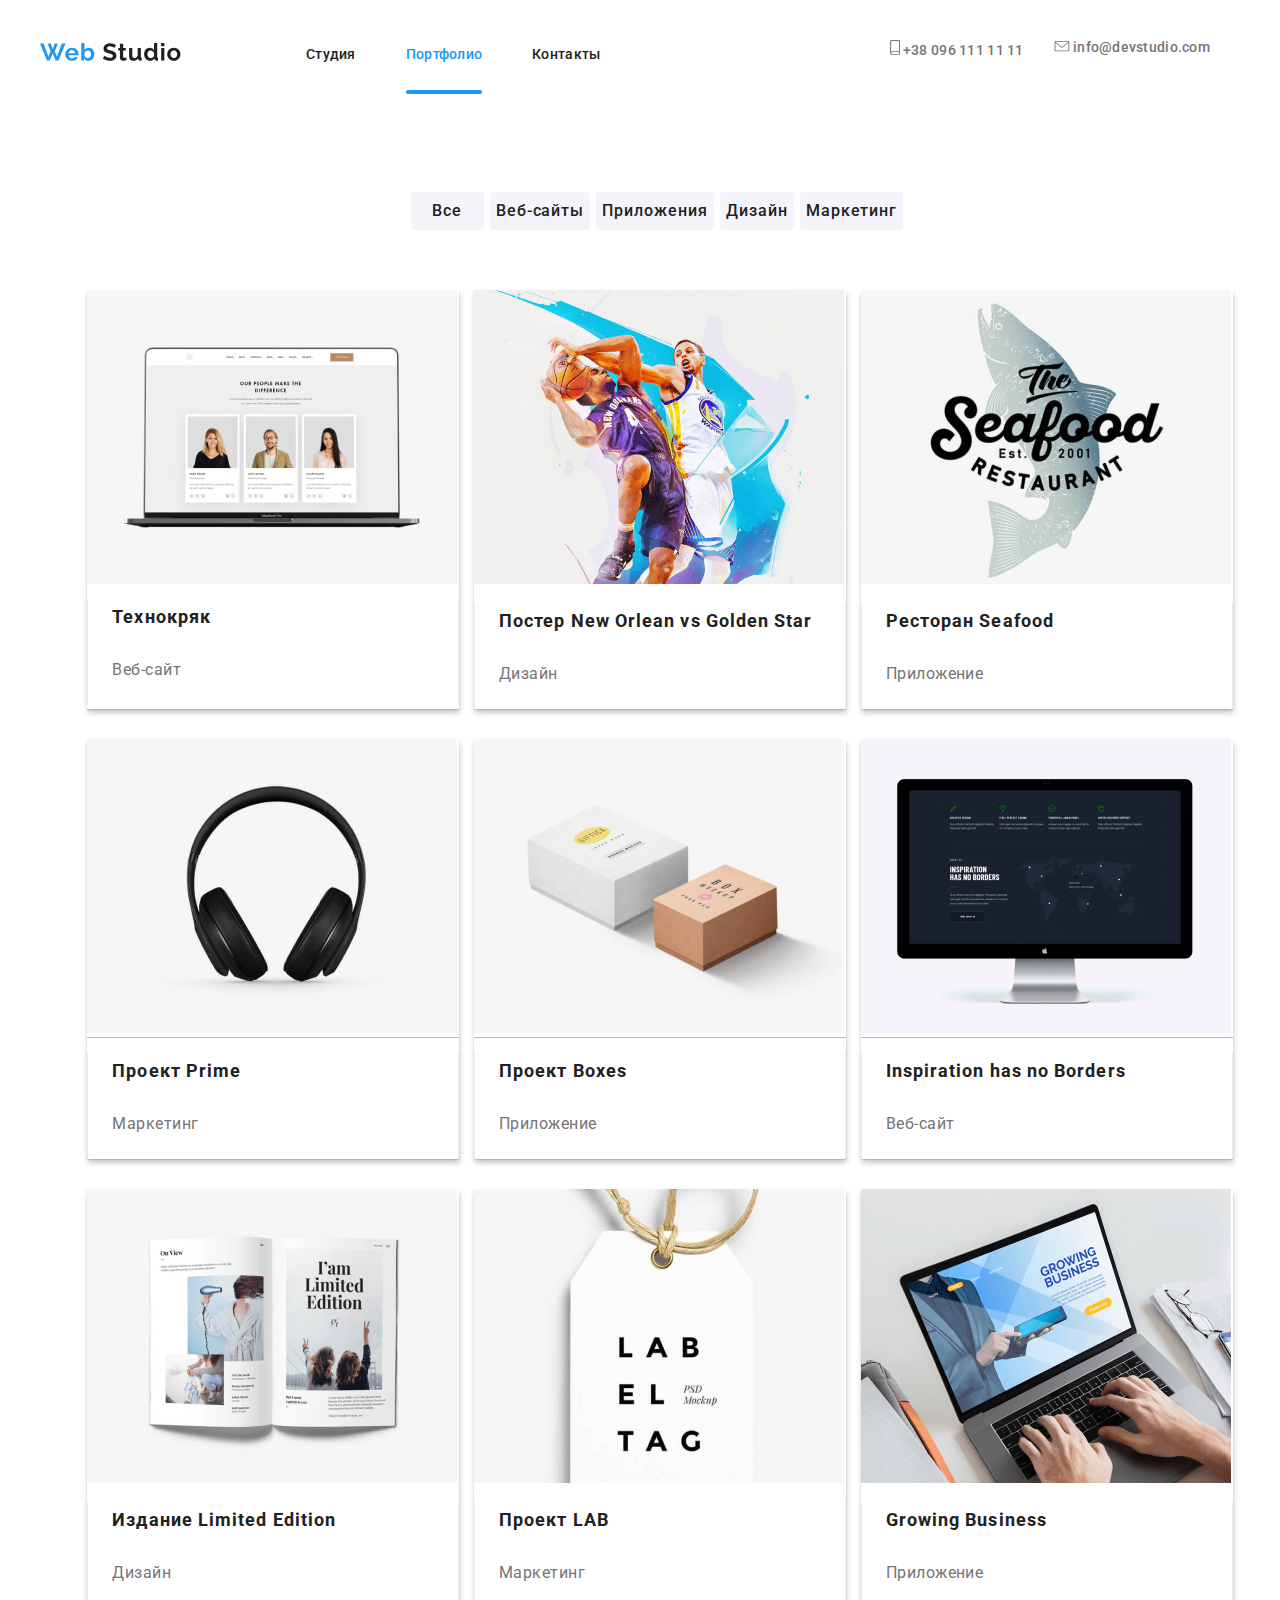
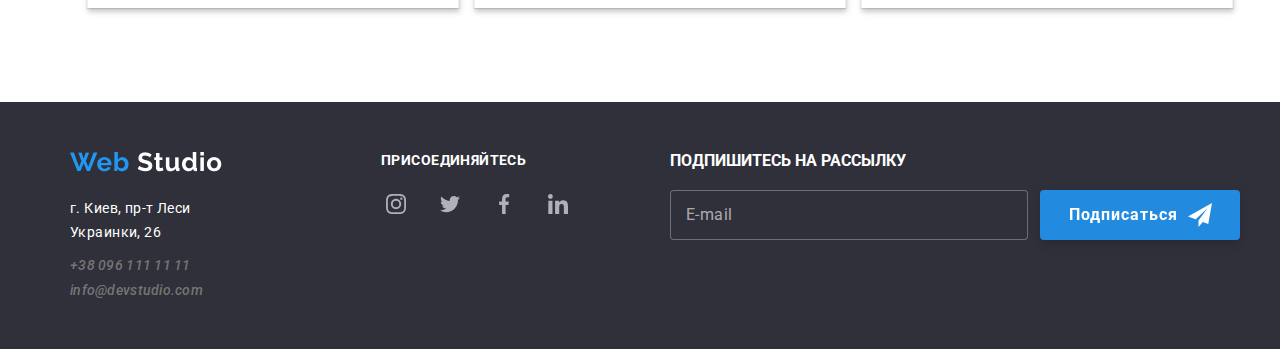
==== portfolio.html @ a7efb092 "base" ====
<!DOCTYPE html>
<html lang="ru">
  <head>
    <meta charset="UTF-8" />
    <meta name="viewport" content="width=device-width, initial-scale=1.0" />
    <title>Портфолио</title>
    <link rel="stylesheet" href="./CSS/normalize.css" />
    <link rel="stylesheet" href="./CSS/main.min.css" />
    <link
      href="https://fonts.googleapis.com/css2?family=Roboto:ital,wght@0,100;0,300;0,400;0,500;0,700;0,900;1,100;1,300;1,400;1,500;1,700;1,900&display=swap"
      rel="stylesheet"
    />
  </head>

  <body>
    <!--Шапка сайта-->
    <header class="page-header">
      <div class="container">
        <nav class="nav-container">
          <a href="index.html" aria-label="лого" class="logo-link">
            <svg width="141" height="28">
              <use href="./images/sprite.svg#icon-logo"></use>
            </svg>
          </a>
          <ul class="site-nav list">
            <li class="nav-link-item list">
              <a class="nav-link" href="index.html">
                <p class="nav-link-text">Студия</p>
              </a>
            </li>
            <li class="nav-link-item list">
              <a class="nav-link link current" href="portfolio.html">
                <p class="nav-link-text link current">Портфолио</p>
              </a>
            </li>
            <li class="nav-link-item list">
              <a class="nav-link" href=" ">
                <p class="nav-link-text">Контакты</p>
              </a>
            </li>
          </ul>
          <div class="site-nav-div">
            <ul class="site-nav">
              <li class="contact-list-item list">
                <a class="contact-data" href="tel: ">
                  <svg width="10" height="14.94" class="contact-data-icon">
                    <use href="./images/sprite.svg#icon-smartphone"></use>
                  </svg>
                  +38 096 111 11 11</a
                >
              </li>
              <li class="contact-list-item list">
                <a class="contact-data" href="mailto:info@devstudio.com">
                  <svg width="16" height="11.12" class="contact-data-icon">
                    <use href="./images/sprite.svg#icon-envelope"></use>
                  </svg>
                  info@devstudio.com</a
                >
              </li>
            </ul>
          </div>
        </nav>
      </div>
    </header>

    <!--Products-navigation-->
    <section class="products-nav-section">
      <div class="container">
        <h1 hidden>Проекты</h1>
        <ul class="products-list list">
          <li class="products-button">
            <button type="button" class="pro-button">Все</button>
          </li>
          <li class="products-button">
            <button type="button" class="pro-button">Веб-сайты</button>
          </li>
          <li class="products-button">
            <button type="button" class="pro-button">Приложения</button>
          </li>
          <li class="products-button">
            <button type="button" class="pro-button">Дизайн</button>
          </li>
          <li class="products-button">
            <button type="button" class="pro-button">Маркетинг</button>
          </li>
        </ul>
      </div>
    </section>

    <!--Products-->
    <section class="products-list-section">
      <div class="container">
        <ul class="products-list-main list">
          <li class="product-item">
            <a class="product-link" href=" " aria-label="Проект-1">
              <div class="product-image-wrapper">
                <p class="product-text">
                  Технокряк это современная площадка распространения
                  коронавируса. Компании используют эту платформу для цифрового
                  шпионажа и атак на защищённые сервера конкурентов.
                </p>

                <img
                  src="./images/projects/project1.png"
                  alt="проект1"
                  class="product-list-image"
                />
              </div>
              <div class="product-link-headers">
                <h2 class="product-header">Технокряк</h2>
                <p class="product-subheader">Веб-сайт</p>
              </div>
            </a>
          </li>
          <li class="product-item">
            <a class="product-link" href=" " aria-label="Проект-2">
              <div class="product-image-wrapper">
                <p class="product-text">
                  Технокряк это современная площадка распространения
                  коронавируса. Компании используют эту платформу для цифрового
                  шпионажа и атак на защищённые сервера конкурентов.
                </p>
                <img src="./images/projects/project2.png" alt="проект-2" />
              </div>
              <div class="product-link-headers">
                <h2 class="product-header">
                  Постер <span lang="en"> New Orlean vs Golden Star</span>
                </h2>
                <p class="product-subheader">Дизайн</p>
              </div>
            </a>
          </li>
          <li class="product-item">
            <a class="product-link" href=" " aria-label="Проект-3">
              <div class="product-image-wrapper">
                <p class="product-text">
                  Технокряк это современная площадка распространения
                  коронавируса. Компании используют эту платформу для цифрового
                  шпионажа и атак на защищённые сервера конкурентов.
                </p>
                <img src="./images/projects/project3.png" alt="проект3" />
              </div>
              <div class="product-link-headers">
                <h2 class="product-header">
                  Ресторан <span lang="en">Seafood</span>
                </h2>
                <p class="product-subheader">Приложение</p>
              </div>
            </a>
          </li>
          <li class="product-item">
            <a class="product-link" href=" " aria-label="Проект-4">
              <div class="product-image-wrapper">
                <p class="product-text">
                  Технокряк это современная площадка распространения
                  коронавируса. Компании используют эту платформу для цифрового
                  шпионажа и атак на защищённые сервера конкурентов.
                </p>
                <img src="./images/projects/project4.png" alt="проект4" />
              </div>
              <div class="product-link-headers">
                <h2 class="product-header">
                  Проект <span lang="en">Prime</span>
                </h2>
                <p class="product-subheader">Маркетинг</p>
              </div>
            </a>
          </li>
          <li class="product-item">
            <a class="product-link" href=" " aria-label="Проект-5">
              <div class="product-image-wrapper">
                <p class="product-text">
                  Технокряк это современная площадка распространения
                  коронавируса. Компании используют эту платформу для цифрового
                  шпионажа и атак на защищённые сервера конкурентов.
                </p>
                <img src="./images/projects/project5.png" alt="проект5" />
              </div>
              <div class="product-link-headers">
                <h2 class="product-header">
                  Проект <span lang="en">Boxes</span>
                </h2>
                <p class="product-subheader">Приложение</p>
              </div>
            </a>
          </li>
          <li class="product-item">
            <a class="product-link" href=" " aria-label="Проект-6">
              <div class="product-image-wrapper">
                <p class="product-text">
                  Технокряк это современная площадка распространения
                  коронавируса. Компании используют эту платформу для цифрового
                  шпионажа и атак на защищённые сервера конкурентов.
                </p>
                <img src="./images/projects/project6.png" alt="проект6" />
              </div>
              <div class="product-link-headers">
                <h2 class="product-header">
                  <span lang="en">Inspiration has no Borders</span>
                </h2>
                <p class="product-subheader">Веб-сайт</p>
              </div>
            </a>
          </li>
          <li class="product-item">
            <a class="product-link" href=" " aria-label="Проект-7">
              <div class="product-image-wrapper">
                <p class="product-text">
                  Технокряк это современная площадка распространения
                  коронавируса. Компании используют эту платформу для цифрового
                  шпионажа и атак на защищённые сервера конкурентов.
                </p>
                <img src="./images/projects/project7.png" alt="проект7" />
              </div>
              <div class="product-link-headers">
                <h2 class="product-header">
                  Издание <span lang="en">Limited Edition</span>
                </h2>
                <p class="product-subheader">Дизайн</p>
              </div>
            </a>
          </li>

          <li class="product-item">
            <a class="product-link" href=" " aria-label="Проект-8">
              <div class="product-image-wrapper">
                <p class="product-text">
                  Технокряк это современная площадка распространения
                  коронавируса. Компании используют эту платформу для цифрового
                  шпионажа и атак на защищённые сервера конкурентов.
                </p>
                <img src="./images/projects/project8.png" alt="проект8" />
              </div>
              <div class="product-link-headers">
                <h2 class="product-header">
                  Проект <span lang="en">LAB</span>
                </h2>
                <p class="product-subheader">Маркетинг</p>
              </div>
            </a>
          </li>

          <li class="product-item">
            <a class="product-link" href=" " aria-label="Проект-9">
              <div class="product-image-wrapper">
                <p class="product-text">
                  Технокряк это современная площадка распространения
                  коронавируса. Компании используют эту платформу для цифрового
                  шпионажа и атак на защищённые сервера конкурентов.
                </p>
                <img src="./images/projects/project9.png" alt="проект9" />
              </div>
              <div class="product-link-headers">
                <h2 class="product-header">
                  <span lang="en">Growing Business</span>
                </h2>
                <p class="product-subheader">Приложение</p>
              </div>
            </a>
          </li>
        </ul>
      </div>
    </section>

    <!--Контакты-->
    <footer class="contacts-sec">
      <div class="container">
        <div class="contacts">
          <h2 hidden>Контакты</h2>
          <div class="contacts-div1">
            <a href="index.html" aria-label="лого" class="footer-logo">
              <img src="./images/header/WebStudio.png" alt="webstudio" />
            </a>

            <div class="address-div">
              <address class="address">
                <ul class="contact-data-list list">
                  <li class="contact-list-item">
                    <a
                      class="address-item-link"
                      href="https://goo.gl/maps/PfShquKMq7pHnLQV8"
                    >
                      <p class="address-item">
                        г. Киев, пр-т Леси Украинки, 26
                      </p>
                    </a>
                  </li>

                  <li class="contact-list-item">
                    <a class="contact-data" href="tel: ">+38 096 111 11 11</a>
                  </li>
                  <li class="contact-list-item">
                    <a class="contact-data" href="mailto:info@devstudio.com">
                      info@devstudio.com</a
                    >
                  </li>
                </ul>
              </address>
            </div>
          </div>

          <div class="join-us-div">
            <p class="join-text">Присоединяйтесь</p>
            <ul class="joinus list">
              <li class="social-link">
                <a
                  href=""
                  aria-label="иконка_инстаграм"
                  class="social-list_link-item"
                >
                  <svg width="20" height="20">
                    <use href="./images/sprite.svg#icon-instagram"></use>
                  </svg>
                </a>
              </li>
              <li class="social-link">
                <a
                  href=""
                  aria-label="иконка_твиттер"
                  class="social-list_link-item"
                >
                  <svg width="20" height="20">
                    <use href="./images/sprite.svg#icon-twitter"></use></svg
                ></a>
              </li>
              <li class="social-link">
                <a
                  href=""
                  aria-label="иконка_фейсбук"
                  class="social-list_link-item"
                >
                  <svg width="20" height="20">
                    <use href="./images/sprite.svg#icon-facebook"></use></svg
                ></a>
              </li>
              <li class="social-link">
                <a
                  href=""
                  aria-label="иконка_линкедин"
                  class="social-list_link-item"
                  ><svg width="20" height="20">
                    <use href="./images/sprite.svg#icon-linkedin"></use>
                  </svg>
                </a>
              </li>
            </ul>
          </div>
          <!--Блок подписки-->
          <div class="subscribe-form-section">
            <b class="subscribe-to">подпишитесь на рассылку</b>
            <form class="subscribe-form">
              <input
                class="subscribe-form-input"
                type="email"
                name="mail"
                id="email"
                placeholder="E-mail"
              />
              <button class="subscribe-form-submit-button button" type="submit">
                Подписаться
                <svg class="subscribe-form-icon" width="24" height="24">
                  <use href="./images/sprite.svg#icon-icon_send"></use>
                </svg>
              </button>
            </form>
          </div>
        </div>
      </div>
    </footer>
  </body>
</html>
---- CSS/main.min.css ----
:root{font-family:"Roboto", sans-serif;font-style:normal}*html{box-sizing:border-box}.list{margin:0;list-style-type:none}.container{max-width:1200px;padding-left:15px;padding-right:15px;margin-left:auto;margin-right:auto}.button{border-radius:4px;padding:10px 32px;min-width:200px;text-align:center;background:#2196f3;color:#ffffff;letter-spacing:0.06em;border:none;font-family:Roboto;font-style:normal;font-weight:bold;font-size:16px;line-height:30px}.button:hover,.button:focus{background:#2196f3;color:#ffffff;letter-spacing:0.06em;border:none}.data-modal-open,.feedback-form-submit-button{display:block;min-width:200px;padding-top:10px;padding-right:32px;padding-bottom:10px;padding-left:32px;margin-right:auto;margin-left:auto;background-color:#188ce8;transition:background-color 250ms cubic-bezier(0.4, 0, 0.2, 1)}.data-modal-open:hover,.data-modal-open:focus,.modal-submit-button:hover,.modal-submit-button:focus{background-color:#188ce8}.subscribe-form-section{margin-left:80px}.subscribe-to{color:#ffffff;display:inline-block;margin-bottom:20px;font-weight:700;line-height:1.14;text-transform:uppercase}.subscribe-form{display:flex;width:570px}.subscribe-form-input{width:358px;padding:14px 15px;border:1px solid rgba(255,255,255,0.3);border-radius:4px;margin-right:12px;background-color:#2f303a;color:#eeeeee}.subscribe-form-input::placeholder{font-weight:400;font-size:16px;line-height:1.25;letter-spacing:0.03em;color:rgba(255,255,255,0.6);text-decoration-color:white}.subscribe-form-submit-button{display:inline-flex;align-items:center;min-width:200px;padding-top:10px;padding-right:28px;padding-bottom:10px;padding-left:29px;background-color:rgba(33,150,243,0.9);filter:drop-shadow(0px 4px 4px rgba(0,0,0,0.15))}.subscribe-form-icon{margin-left:10px}.backdrop{position:fixed;top:0;left:0;width:100%;height:100%;background-color:rgba(0,0,0,0.2);opacity:1;transition:opacity 250ms cubic-bezier(0.4, 0, 0.2, 1);visibility:visible;overflow-y:auto}.backdrop.is-hidden{opacity:0;visibility:hidden;pointer-events:none;transform:translate(100%)}.backdrop.is-hidden .modal{opacity:0;transform:translate(-50%, -50%) scale(1.5)}.modal{position:absolute;top:50%;left:50%;min-width:528px;min-height:581px;padding:40px;border-radius:4px;background:#ffffff;box-shadow:0px 1px 3px rgba(0,0,0,0.12),0px 1px 1px rgba(0,0,0,0.14),0px 2px 1px rgba(0,0,0,0.2);opacity:1;transform:translate(-50%, -50%) scale(1);transition:opacity 250ms cubic-bezier(0.4, 0, 0.2, 1),transform 250ms cubic-bezier(0.4, 0, 0.2, 1)}.modal-for-call{display:block;margin-bottom:30px;font-size:20px;font-weight:700;line-height:1.15;text-align:center;letter-spacing:0.03em}.feedback-form{width:448px;margin-left:auto;margin-right:auto}.form-field{position:relative;margin-bottom:28px}.form-field.textarea{margin-bottom:20px}.form-field.checkbox{display:flex;justify-content:center;align-items:center;margin-bottom:30px}.form-field-input,.form-field-input,.form-field-textarea{width:100%;border:1px solid rgba(33,33,33,0.2);border-radius:4px;transition:border 250ms cubic-bezier(0.4, 0, 0.2, 1);padding-right:10px;outline-color:#2196f3}.form-field-input{padding-top:11px;padding-right:17px;padding-bottom:11px;padding-left:41px}.contact-data-list{list-style:none}.form-field-input:focus,.form-field-textarea:focus{border:1px solid #2196f3}.form-field-textarea{height:120px;padding:11px 30px;resize:none}.form-field-textarea+.form-field-label{position:absolute;top:11px;left:15px;font-weight:400;line-height:1.1428;letter-spacing:0.01em;color:#757575;transform:translate(0);transition:color 250ms cubic-bezier(0.4, 0, 0.2, 1),transform 250ms cubic-bezier(0.4, 0, 0.2, 1)}.form-field-textarea:focus+.form-field-label,.form-field-textarea:not(:placeholder-shown)+.form-field-label{color:#2196f3;transform:translateY(-32px)}.form-field-label{position:absolute;top:50%;left:41px;font-weight:400;line-height:1.1428;letter-spacing:0.01em;color:#757575;transform:translate(0, -50%);transition:color 250ms cubic-bezier(0.4, 0, 0.2, 1),transform 250ms cubic-bezier(0.4, 0, 0.2, 1)}.form-field-input:focus+.form-field-label,.form-field-input:not(:placeholder-shown)+.form-field-label{color:#2196f3;transform:translate(-24px, -40px)}.form-field-icon{position:absolute;top:50%;left:15px;width:18px;height:18px;fill:#212121;transform:translateY(-50%);transition:fill 250ms cubic-bezier(0.4, 0, 0.2, 1)}.form-field-input:focus ~ .person-icon,.form-field-input:not(:placeholder-shown) ~ .person-icon{fill:#2196f3}.checkbox-input{position:absolute;width:1px;height:1px;margin:-1px;border:0;padding:0;clip:rect(0 0 0 0);overflow:hidden}.checkbox-label{display:flex;font-weight:400;color:#757575}.checkbox-label::before{content:"";display:inline-flex;width:16px;height:15px;border:2px solid #212121;border-radius:2px;margin-right:7px;background-color:#ffffff}.checkbox-input:checked+.checkbox-label::before{border:2px solid #2196f3;background-color:#2196f3;background-image:url(../images/svg/check.svg);background-size:contain;background-origin:border-box}.contact-form-checkbox-span{text-align:start}.contact-form-checkbox-span-link{text-decoration-line:underline;color:#2196f3;width:44px}.modal-close-button{position:absolute;top:8px;right:8px;display:flex;justify-content:center;align-items:center;width:30px;height:30px;padding:0;border:1px solid rgba(0,0,0,0.1);border-radius:50%;background:#ffffff}.close-icon{width:18px;height:18px;fill:#000000;transition:fill 250ms cubic-bezier(0.4, 0, 0.2, 1)}.modal-close-button:hover .close-icon,.modal-close-button:focus .close-icon{fill:#2196f3}.site-nav{display:flex}.site-nav .nav-link-item{display:block;font-weight:500;font-size:14px;line-height:16px;letter-spacing:0.02em;color:#212121;margin-right:50px}.site-nav .nav-link-item:last-child{margin-right:0}.contact-list-item{margin-right:30px}.contact-list-item:not(:last-child){margin-bottom:9px}.logo{font-family:"Roboto", sans-serif}.logo-link{margin-right:85px}.site-nav-div{margin-left:auto}.nav-container{display:flex;align-items:center}.nav-link{display:block;padding-top:32px;padding-bottom:32px;font-weight:500;font-size:14px;line-height:1.1428;letter-spacing:0.02em;color:#212121;text-decoration:none}.nav-link:hover,.nav-link:focus{color:#2196f3}.nav-link-item{list-style:none;text-decoration:none;display:block}.nav-link.current{padding-bottom:0;color:#2196f3}.nav-link.current::after{content:"";display:block;height:4px;border-radius:2px;margin-top:28px;background-color:#2196f3}.contact-list-item{list-style:none;text-decoration:none}.contact-list-item{fill:#757575}.contact-list-item:hover,.contact-list-item:focus{color:#2196f3}.contact-data{display:block;list-style:none;text-decoration:none;font-weight:500;font-size:14px;line-height:1.14;letter-spacing:0.02em;color:#757575;transition:color 250ms cubic-bezier(0.4, 0, 0.2, 1)}.contact-data:hover,.contact-data:focus{color:#2196f3}.contact-data:hover,.contact-data .contact-data-icon:focus{fill:#2196f3}.hero-container{background-image:linear-gradient(to bottom, rgba(47,48,58,0.8), rgba(47,48,58,0.8)),url(../images/header_image/Header_img.jpg);background-repeat:no-repeat;background-origin:border-box;background-size:auto;background-position:center;background-size:cover;max-width:1600px;height:600px;left:0px;top:80px;background-clip:border-box}.hero-container .hero-section{text-align:center;background-image:linear-gradient(to bottom, rgba(47,48,58,0.8), rgba(47,48,58,0.8)),url(../images/header_image/Header_img.jpg);margin-left:auto;margin-right:auto}.hero-heading{margin-top:0;margin-bottom:30px;padding-top:195px;font-weight:900;font-size:44px;line-height:1.36;text-align:center;letter-spacing:0.06em;text-transform:uppercase;color:#ffffff}.hero-button-text{font-weight:bold;font-size:16px;line-height:1.87;display:flex;align-items:center;text-align:center;letter-spacing:0.06em;color:#ffffff}.about-us-section{display:flex;align-items:center;text-align:center}.about-us-section .abt-us-container{width:1200px;margin-top:0;margin-left:auto;margin-right:auto;margin-bottom:94px;padding-left:15px;padding-right:15px;justify-content:space-between;align-items:baseline}.about-us-sect{list-style:none;text-decoration:none;padding-top:87px;padding-bottom:87px}.sub-heading{margin-top:0;margin-bottom:10px;font-weight:bold;font-size:14px;line-height:1.14;letter-spacing:0.03em;text-transform:uppercase;color:#212121;align-items:center;align-items:baseline}.about-img{list-style:none;display:flex}.about-image-icon{list-style:none;margin-right:0px}.about-image-icon:last-child{margin-right:0}.antenna::before{content:"";display:inline-block;width:270px;height:120px;background-repeat:no-repeat;background-size:cover;left:215px;top:774px;background:#f5f4fa;background-image:url(../images/about/antenna.svg);background-repeat:no-repeat;background-position:center;border-radius:4px;margin-bottom:20px}.clock::before{content:"";display:inline-block;width:270px;height:120px;background-repeat:no-repeat;background-size:cover;left:215px;top:774px;background:#f5f4fa;background-image:url(../images/about/clock.svg);background-repeat:no-repeat;background-position:center;border-radius:4px;margin-bottom:20px}.diagram::before{content:"";display:inline-block;width:270px;height:120px;background-repeat:no-repeat;background-size:cover;left:215px;top:774px;background:#f5f4fa;background-image:url(../images/about/diagram.svg);background-repeat:no-repeat;background-position:center;border-radius:4px;margin-bottom:20px}.tech::before{content:"";display:inline-block;width:270px;height:120px;background-repeat:no-repeat;background-size:cover;left:215px;top:774px;background:#f5f4fa;background-image:url(../images/about/Group.svg);background-repeat:no-repeat;background-position:center;border-radius:4px;margin-bottom:20px}.image-wrapper{position:relative}.image{margin-top:0;margin-bottom:55px;padding-right:96px;padding-left:96px}.abt-text{margin-top:0;margin-bottom:94px;font-weight:normal;font-size:14px;line-height:1.72;letter-spacing:0.03em;color:#757575;align-items:center;align-items:baseline}.no.padding{padding-top:0;padding-bottom:0}.activity-container{max-width:1200px;margin-top:0;margin-left:auto;margin-right:auto}.activity-wrapper{position:relative}.activity-list{display:flex;justify-content:space-between}.activity-list .activity-list-item{list-style:none;margin-top:48px;margin-right:0}.activity-header{font-weight:bold;font-size:36px;line-height:1.16;text-align:center;letter-spacing:0.03em;color:#212121}.activity-subh-r{position:absolute;bottom:0;left:0;width:100%;padding-top:27px;padding-bottom:27px;margin:0;font-weight:700;font-size:14px;line-height:1.14;text-align:center;text-transform:uppercase;color:#ffffff;background-color:rgba(47,48,58,0.8)}.activity-list-item-image{display:block;padding:0}.team-section-container{max-width:1200px;justify-content:space-between;margin-left:auto;margin-right:auto;padding-left:15px;padding-right:15px;background:#e5e5e5}.team-list{list-style:none;display:flex;justify-content:space-between}.team-list-item{max-width:275px;box-shadow:0px 2px 1px rgba(0,0,0,0.2),0px 1px 1px rgba(0,0,0,0.14),0px 1px 3px rgba(0,0,0,0.12);border-radius:0px 0px 4px 4px;margin-bottom:95px}.team-list-item:last-child{margin-right:0}.team-section-name{font-weight:bold;font-size:36px;line-height:42px;text-align:center;letter-spacing:0.03em;color:#212121}.team-subheader{font-weight:500;font-size:16px;line-height:19px;text-align:center;letter-spacing:0.03em;color:#212121}.profession{font-weight:normal;font-size:16px;line-height:19px;text-align:center;letter-spacing:0.03em;color:#757575}.social-link-list{display:flex;align-content:center;padding-left:30px;padding-bottom:20px}.social-list_link-item{display:inline-flex;justify-content:center;align-items:center;width:44px;height:44px;border-radius:50%;transition:fill 250ms cubic-bezier(0.4, 0, 0.2, 1),background-color 250ms cubic-bezier(0.4, 0, 0.2, 1);fill:#afb1b8}.social-list_link-item:hover{background-color:#2196f3}.social-link{margin-right:10px}.social-list_link-item:hover,.social-list_link-item-svg{fill:white;transition:fill 250ms cubic-bezier(0.4, 0, 0.2, 1)}.social-list_link-item:hover .social-list_link-item-svg{fill:#2196f3}.social-list_link-item-svg{width:20px;height:20px}.clients-section{margin-bottom:94px}.clients-list{list-style:none;display:flex;justify-content:space-between}.clients-list .clients-icon-list{transition:background-color 250ms cubic-bezier(0.4, 0, 0.2, 1)}.clients-header{margin-bottom:50px;font-weight:bold;font-size:36px;line-height:42px;text-align:center;letter-spacing:0.03em;color:#212121}.client-icon .client-icon-svg{fill:#afb1b8}.client-icon{margin-right:30px}.client-icon:last-child{margin-right:0px}.client-icon-svg:hover,.client-icon-svg{fill:#2196f3}.customers-list-item-link{transition:background-color 250ms cubic-bezier(0.4, 0, 0.2, 1)}.customers-list-item-link:hover,.customers-list-item-link:focus{border-color:#2196f3}.border{max-width:170px;box-shadow:0px 2px 1px rgba(0,0,0,0.2),0px 1px 1px rgba(0,0,0,0.14),0px 1px 3px rgba(0,0,0,0.12);border-radius:0px 0px 4px 4px;height:90px;left:1215px;top:2487px;border:1px solid #afb1b8;box-sizing:border-box}.client-icon .border:hover,.border:focus{fill:#2196f3}.contacts-sec{margin-top:94px}.contacts-div1{padding-left:30px;align-content:space-between}.address-div{background:#2f303a;padding-right:60px}.address-div .address{margin-top:20px}.joinus{display:flex;background-color:#2f303a}.social-link{display:inline-block;justify-content:center;align-items:center;width:44px;height:44px;border-radius:50%;transition:background-color 250ms cubic-bezier(0.4, 0, 0.2, 1)}.social-link:hover{fill:white}.social-list_link-item{fill:#afb1b8}.social-link{fill:#afb1b8}.social-link:hover,.social-link:focus{color:#2196f3}.social-link:hover{background-color:#2196f3}.contacts-sec{background-color:#2f303a;background:#2f303a}.contacts-sec .contacts{display:flex;padding-top:50px;padding-bottom:50px;align-content:space-between}.contacts1{background-color:#2f303a;background:#2f303a;align-items:center;padding-top:50px;padding-bottom:50px;align-content:space-between}.address-item-link{list-style:none;text-decoration:none}.address-item-link .address-item{font-style:normal;font-weight:normal;font-size:14px;line-height:24px;letter-spacing:0.03em;color:#ffffff}.join-text{padding-left:47px;width:145px;height:16px;left:515px;top:2743px;font-family:Roboto;font-style:normal;font-weight:bold;font-size:14px;line-height:16px;letter-spacing:0.03em;text-transform:uppercase;color:#ffffff;margin-top:0px}.contact-data-list{padding-left:0}.products-list-section{margin-top:30px}.products-list{list-style:none;display:flex;justify-content:center}.products-list:last-child{margin-right:0}.products-list-item{list-style:none;width:370px}.pro-button{min-width:73px;height:38px;display:inline-block;border-radius:4px;text-align:center;color:#212121;letter-spacing:0.06em;font-weight:500;font-size:16px;line-height:26px;border:none;transition:transform 250ms cubic-bezier(0.4, 0, 0.2, 1);background:#f5f4fa}.pro-button:hover{background-color:#2196f3}.pro-button:hover,.pro-button:focus{color:white;background-color:#2196f3;box-shadow:0px 2px 2px rgba(0,0,0,0.12),0px 1px 2px rgba(0,0,0,0.08),0px 3px 1px rgba(0,0,0,0.1)}.products-nav-section{display:flex;margin-top:84px;justify-content:space-around}.products-list-main{display:flex;flex-wrap:wrap;justify-content:space-around}.products-list-main:last-child{margin-right:0}.product-image-wrapper{position:relative;overflow:hidden}.product-list-image{display:block}.product-header{padding-left:24px;padding-right:24px;margin-bottom:0;width:322px;height:36px;left:239px;top:576px;font-family:Roboto;font-style:normal;font-weight:bold;font-size:18px;line-height:36px;letter-spacing:0.06em;color:#212121}.product-subheader{padding-left:24px;padding-right:24px;padding-top:4px;padding-bottom:20px;margin-bottom:0;width:322px;height:30px;left:239px;top:616px;font-family:Roboto;font-style:normal;font-weight:normal;font-size:16px;line-height:30px;letter-spacing:0.03em;color:#757575}.product-item{margin-top:30px;max-width:376px;background:#ffffff;box-sizing:border-box;box-shadow:0px 1px 1px rgba(0,0,0,0.12),0px 4px 4px rgba(0,0,0,0.06),1px 4px 6px rgba(0,0,0,0.16)}.product-item:hover,.product-item:focus{color:rgba(33,150,243,0.9)}.products-button{padding-right:6px;font-weight:500;font-size:16px;line-height:26px;text-align:center;letter-spacing:0.03em;color:#212121;transform:translateY(0)}.products-list-main{list-style:none}.product-link{text-decoration:none}.product-header{font-weight:bold;font-size:18px;line-height:2;letter-spacing:0.06em;color:#212121}.product-subheader{font-weight:normal;font-size:16px;line-height:1.87;letter-spacing:0.03em;color:#757575}.product-text{font-family:Roboto;font-style:normal;font-weight:normal;font-size:18px;line-height:28px;letter-spacing:0.03em;color:#ffffff;position:absolute;top:0;left:0;width:100%;height:100%;display:flex;align-items:center;margin-top:0;padding-right:24px;padding-left:15px;font-weight:400;font-size:18px;line-height:1.55;color:#ffffff;background-color:rgba(33,150,243,0.9);transform:translateY(100%);transition:transform 250ms cubic-bezier(0.4, 0, 0.2, 1)}.product-text:hover,.product-text:focus{background:rgba(33,150,243,0.9)}.product-link:hover .product-text,.product-link:focus .product-text{transform:translateY(0);opacity:1}.product-link-headers{padding-right:0px;padding-left:0px;border-right:1px solid #eeeeee;border-left:1px solid #eeeeee}
/*# sourceMappingURL=main.min.css.map */
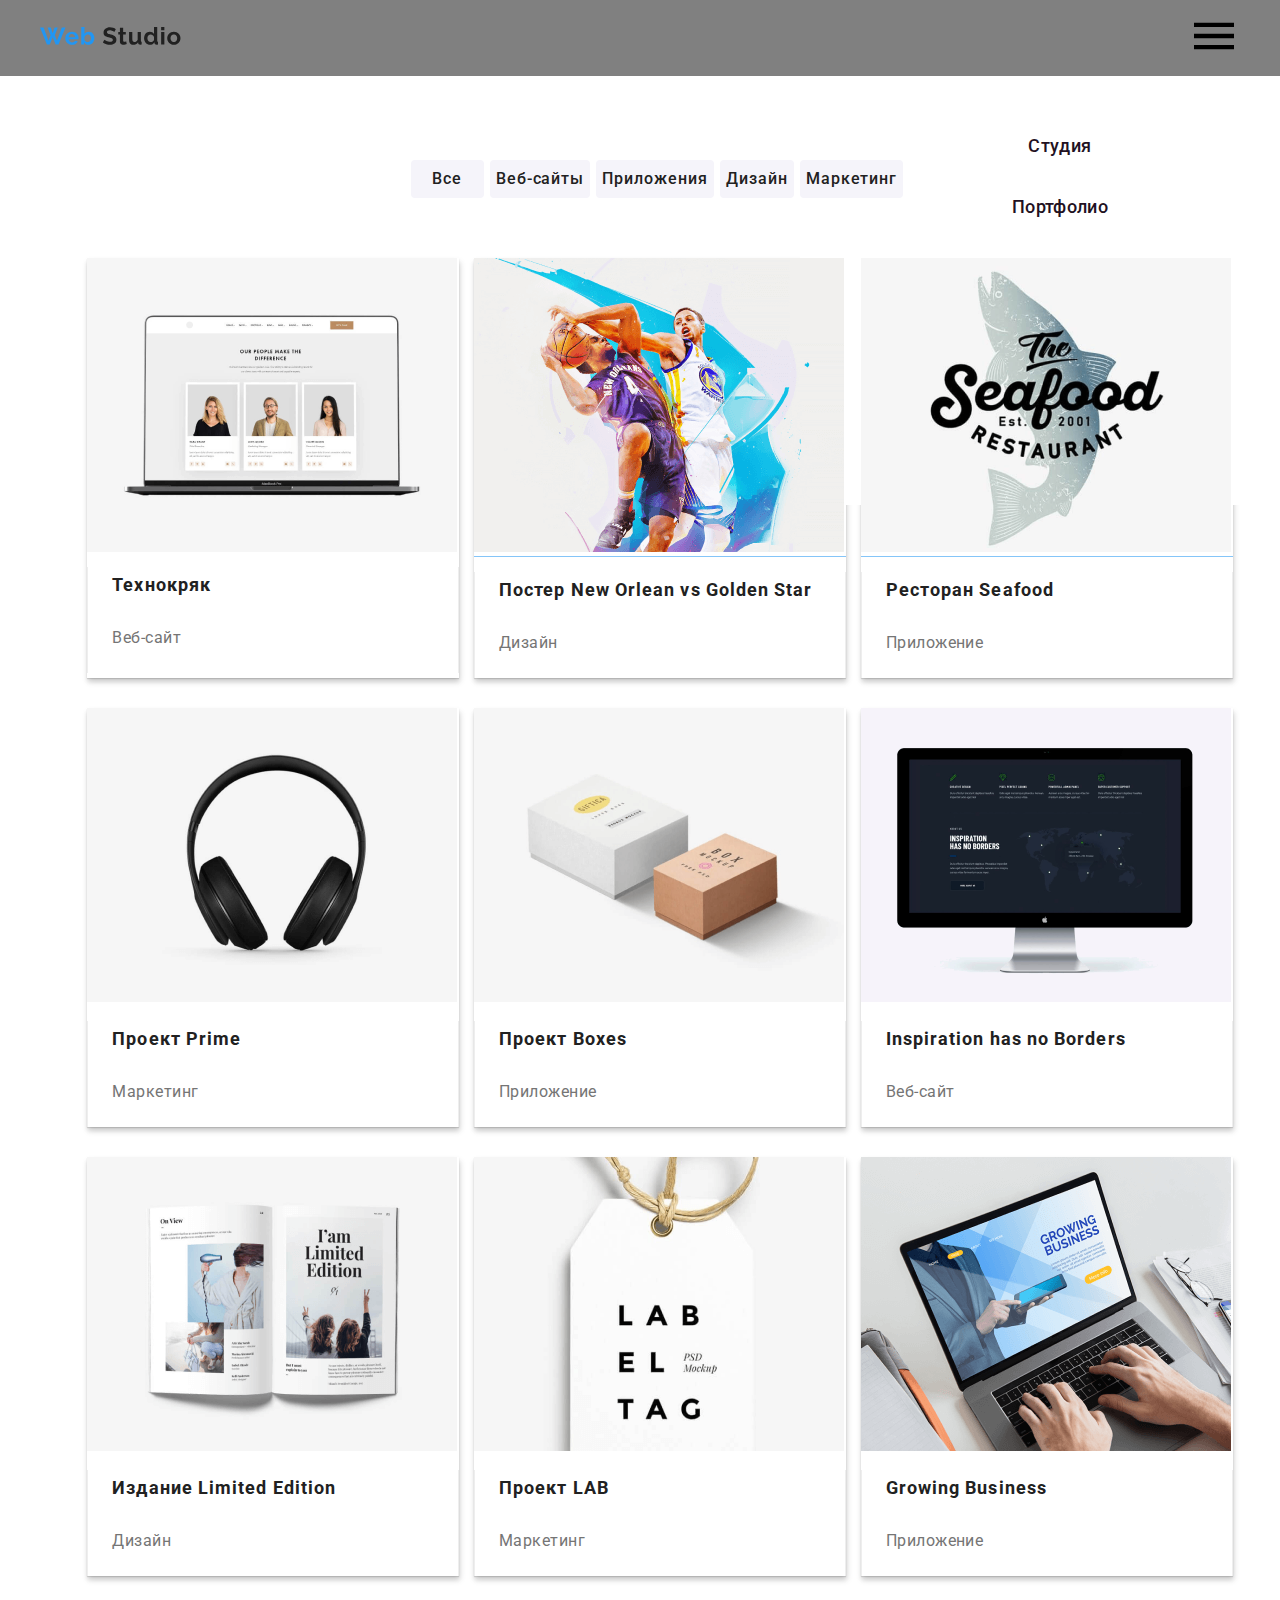
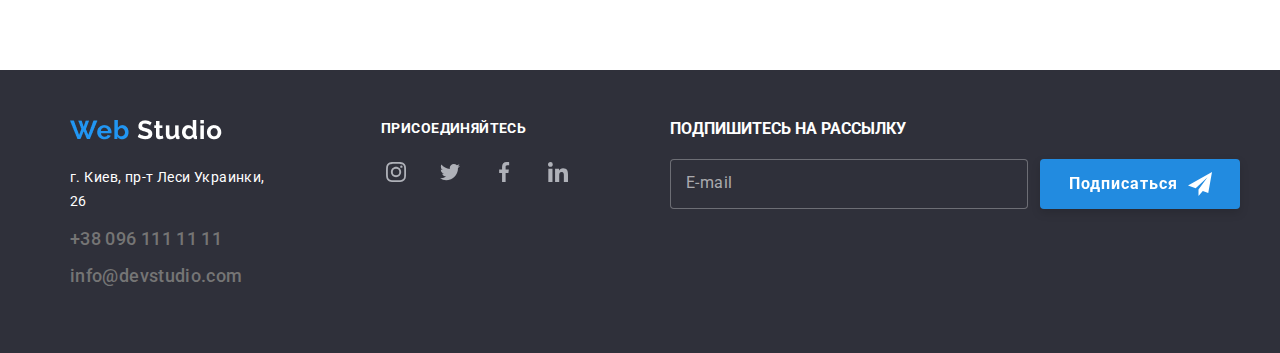
==== commit 097ef092: "header-burger_mobile" ====
--- a/portfolio.html
+++ b/portfolio.html
@@ -15,51 +15,65 @@
   <body>
     <!--Шапка сайта-->
     <header class="page-header">
-      <div class="container">
-        <nav class="nav-container">
-          <a href="index.html" aria-label="лого" class="logo-link">
-            <svg width="141" height="28">
-              <use href="./images/sprite.svg#icon-logo"></use>
-            </svg>
-          </a>
-          <ul class="site-nav list">
-            <li class="nav-link-item list">
-              <a class="nav-link" href="index.html">
-                <p class="nav-link-text">Студия</p>
-              </a>
-            </li>
-            <li class="nav-link-item list">
-              <a class="nav-link link current" href="portfolio.html">
-                <p class="nav-link-text link current">Портфолио</p>
-              </a>
-            </li>
-            <li class="nav-link-item list">
-              <a class="nav-link" href=" ">
-                <p class="nav-link-text">Контакты</p>
-              </a>
-            </li>
-          </ul>
-          <div class="site-nav-div">
-            <ul class="site-nav">
-              <li class="contact-list-item list">
-                <a class="contact-data" href="tel: ">
-                  <svg width="10" height="14.94" class="contact-data-icon">
-                    <use href="./images/sprite.svg#icon-smartphone"></use>
-                  </svg>
-                  +38 096 111 11 11</a
-                >
-              </li>
-              <li class="contact-list-item list">
-                <a class="contact-data" href="mailto:info@devstudio.com">
-                  <svg width="16" height="11.12" class="contact-data-icon">
-                    <use href="./images/sprite.svg#icon-envelope"></use>
-                  </svg>
-                  info@devstudio.com</a
-                >
+      <div class="container header-container">
+        <a href="index.html" aria-label="лого" class="logo-link">
+          <svg width="141" height="28">
+            <use href="./images/sprite.svg#icon-logo"></use>
+          </svg>
+        </a>
+        <button
+          type="button"
+          class="menu-button"
+          aria-expanded="false"
+          aria-controls="menu-wrapper"
+        >
+          <svg width="40" height="40">
+            <use
+              class="icon-burger"
+              href="./images/sprite.svg#icon-menu_24px"
+            ></use>
+
+            <use
+              class="icon-close"
+              href="./images/sprite.svg#icon-close_24px"
+            ></use>
+          </svg>
+        </button>
+        <div class="menu-wrapper">
+          <nav class="nav-container">
+            <ul class="site-nav list">
+              <li class="nav-link-item list">
+                <a class="nav-link link" href="index.html"> Студия </a>
+              </li>
+              <li class="nav-link-item current list">
+                <a class="nav-link" href="portfolio.html"> Портфолио </a>
+              </li>
+              <li class="nav-link-item list">
+                <a class="nav-link" href=" "> Контакты </a>
               </li>
             </ul>
-          </div>
-        </nav>
+            <div class="site-nav-div">
+              <ul class="site-nav">
+                <li class="contact-list-item list">
+                  <a class="contact-data" href="mailto:info@devstudio.com">
+                    <svg width="16" height="11.12" class="contact-data-icon">
+                      <use href="./images/sprite.svg#icon-envelope"></use>
+                    </svg>
+                    info@devstudio.com</a
+                  >
+                </li>
+                <li class="contact-list-item list">
+                  <a class="contact-data" href="tel: ">
+                    <svg width="10" height="14.94" class="contact-data-icon">
+                      <use href="./images/sprite.svg#icon-smartphone"></use>
+                    </svg>
+                    +38 096 111 11 11</a
+                  >
+                </li>
+              </ul>
+            </div>
+          </nav>
+        </div>
       </div>
     </header>
 
--- a/CSS/main.min.css
+++ b/CSS/main.min.css
@@ -1,2 +1,2 @@
-:root{font-family:"Roboto", sans-serif;font-style:normal}*html{box-sizing:border-box}.list{margin:0;list-style-type:none}.container{max-width:1200px;padding-left:15px;padding-right:15px;margin-left:auto;margin-right:auto}.button{border-radius:4px;padding:10px 32px;min-width:200px;text-align:center;background:#2196f3;color:#ffffff;letter-spacing:0.06em;border:none;font-family:Roboto;font-style:normal;font-weight:bold;font-size:16px;line-height:30px}.button:hover,.button:focus{background:#2196f3;color:#ffffff;letter-spacing:0.06em;border:none}.data-modal-open,.feedback-form-submit-button{display:block;min-width:200px;padding-top:10px;padding-right:32px;padding-bottom:10px;padding-left:32px;margin-right:auto;margin-left:auto;background-color:#188ce8;transition:background-color 250ms cubic-bezier(0.4, 0, 0.2, 1)}.data-modal-open:hover,.data-modal-open:focus,.modal-submit-button:hover,.modal-submit-button:focus{background-color:#188ce8}.subscribe-form-section{margin-left:80px}.subscribe-to{color:#ffffff;display:inline-block;margin-bottom:20px;font-weight:700;line-height:1.14;text-transform:uppercase}.subscribe-form{display:flex;width:570px}.subscribe-form-input{width:358px;padding:14px 15px;border:1px solid rgba(255,255,255,0.3);border-radius:4px;margin-right:12px;background-color:#2f303a;color:#eeeeee}.subscribe-form-input::placeholder{font-weight:400;font-size:16px;line-height:1.25;letter-spacing:0.03em;color:rgba(255,255,255,0.6);text-decoration-color:white}.subscribe-form-submit-button{display:inline-flex;align-items:center;min-width:200px;padding-top:10px;padding-right:28px;padding-bottom:10px;padding-left:29px;background-color:rgba(33,150,243,0.9);filter:drop-shadow(0px 4px 4px rgba(0,0,0,0.15))}.subscribe-form-icon{margin-left:10px}.backdrop{position:fixed;top:0;left:0;width:100%;height:100%;background-color:rgba(0,0,0,0.2);opacity:1;transition:opacity 250ms cubic-bezier(0.4, 0, 0.2, 1);visibility:visible;overflow-y:auto}.backdrop.is-hidden{opacity:0;visibility:hidden;pointer-events:none;transform:translate(100%)}.backdrop.is-hidden .modal{opacity:0;transform:translate(-50%, -50%) scale(1.5)}.modal{position:absolute;top:50%;left:50%;min-width:528px;min-height:581px;padding:40px;border-radius:4px;background:#ffffff;box-shadow:0px 1px 3px rgba(0,0,0,0.12),0px 1px 1px rgba(0,0,0,0.14),0px 2px 1px rgba(0,0,0,0.2);opacity:1;transform:translate(-50%, -50%) scale(1);transition:opacity 250ms cubic-bezier(0.4, 0, 0.2, 1),transform 250ms cubic-bezier(0.4, 0, 0.2, 1)}.modal-for-call{display:block;margin-bottom:30px;font-size:20px;font-weight:700;line-height:1.15;text-align:center;letter-spacing:0.03em}.feedback-form{width:448px;margin-left:auto;margin-right:auto}.form-field{position:relative;margin-bottom:28px}.form-field.textarea{margin-bottom:20px}.form-field.checkbox{display:flex;justify-content:center;align-items:center;margin-bottom:30px}.form-field-input,.form-field-input,.form-field-textarea{width:100%;border:1px solid rgba(33,33,33,0.2);border-radius:4px;transition:border 250ms cubic-bezier(0.4, 0, 0.2, 1);padding-right:10px;outline-color:#2196f3}.form-field-input{padding-top:11px;padding-right:17px;padding-bottom:11px;padding-left:41px}.contact-data-list{list-style:none}.form-field-input:focus,.form-field-textarea:focus{border:1px solid #2196f3}.form-field-textarea{height:120px;padding:11px 30px;resize:none}.form-field-textarea+.form-field-label{position:absolute;top:11px;left:15px;font-weight:400;line-height:1.1428;letter-spacing:0.01em;color:#757575;transform:translate(0);transition:color 250ms cubic-bezier(0.4, 0, 0.2, 1),transform 250ms cubic-bezier(0.4, 0, 0.2, 1)}.form-field-textarea:focus+.form-field-label,.form-field-textarea:not(:placeholder-shown)+.form-field-label{color:#2196f3;transform:translateY(-32px)}.form-field-label{position:absolute;top:50%;left:41px;font-weight:400;line-height:1.1428;letter-spacing:0.01em;color:#757575;transform:translate(0, -50%);transition:color 250ms cubic-bezier(0.4, 0, 0.2, 1),transform 250ms cubic-bezier(0.4, 0, 0.2, 1)}.form-field-input:focus+.form-field-label,.form-field-input:not(:placeholder-shown)+.form-field-label{color:#2196f3;transform:translate(-24px, -40px)}.form-field-icon{position:absolute;top:50%;left:15px;width:18px;height:18px;fill:#212121;transform:translateY(-50%);transition:fill 250ms cubic-bezier(0.4, 0, 0.2, 1)}.form-field-input:focus ~ .person-icon,.form-field-input:not(:placeholder-shown) ~ .person-icon{fill:#2196f3}.checkbox-input{position:absolute;width:1px;height:1px;margin:-1px;border:0;padding:0;clip:rect(0 0 0 0);overflow:hidden}.checkbox-label{display:flex;font-weight:400;color:#757575}.checkbox-label::before{content:"";display:inline-flex;width:16px;height:15px;border:2px solid #212121;border-radius:2px;margin-right:7px;background-color:#ffffff}.checkbox-input:checked+.checkbox-label::before{border:2px solid #2196f3;background-color:#2196f3;background-image:url(../images/svg/check.svg);background-size:contain;background-origin:border-box}.contact-form-checkbox-span{text-align:start}.contact-form-checkbox-span-link{text-decoration-line:underline;color:#2196f3;width:44px}.modal-close-button{position:absolute;top:8px;right:8px;display:flex;justify-content:center;align-items:center;width:30px;height:30px;padding:0;border:1px solid rgba(0,0,0,0.1);border-radius:50%;background:#ffffff}.close-icon{width:18px;height:18px;fill:#000000;transition:fill 250ms cubic-bezier(0.4, 0, 0.2, 1)}.modal-close-button:hover .close-icon,.modal-close-button:focus .close-icon{fill:#2196f3}.site-nav{display:flex}.site-nav .nav-link-item{display:block;font-weight:500;font-size:14px;line-height:16px;letter-spacing:0.02em;color:#212121;margin-right:50px}.site-nav .nav-link-item:last-child{margin-right:0}.contact-list-item{margin-right:30px}.contact-list-item:not(:last-child){margin-bottom:9px}.logo{font-family:"Roboto", sans-serif}.logo-link{margin-right:85px}.site-nav-div{margin-left:auto}.nav-container{display:flex;align-items:center}.nav-link{display:block;padding-top:32px;padding-bottom:32px;font-weight:500;font-size:14px;line-height:1.1428;letter-spacing:0.02em;color:#212121;text-decoration:none}.nav-link:hover,.nav-link:focus{color:#2196f3}.nav-link-item{list-style:none;text-decoration:none;display:block}.nav-link.current{padding-bottom:0;color:#2196f3}.nav-link.current::after{content:"";display:block;height:4px;border-radius:2px;margin-top:28px;background-color:#2196f3}.contact-list-item{list-style:none;text-decoration:none}.contact-list-item{fill:#757575}.contact-list-item:hover,.contact-list-item:focus{color:#2196f3}.contact-data{display:block;list-style:none;text-decoration:none;font-weight:500;font-size:14px;line-height:1.14;letter-spacing:0.02em;color:#757575;transition:color 250ms cubic-bezier(0.4, 0, 0.2, 1)}.contact-data:hover,.contact-data:focus{color:#2196f3}.contact-data:hover,.contact-data .contact-data-icon:focus{fill:#2196f3}.hero-container{background-image:linear-gradient(to bottom, rgba(47,48,58,0.8), rgba(47,48,58,0.8)),url(../images/header_image/Header_img.jpg);background-repeat:no-repeat;background-origin:border-box;background-size:auto;background-position:center;background-size:cover;max-width:1600px;height:600px;left:0px;top:80px;background-clip:border-box}.hero-container .hero-section{text-align:center;background-image:linear-gradient(to bottom, rgba(47,48,58,0.8), rgba(47,48,58,0.8)),url(../images/header_image/Header_img.jpg);margin-left:auto;margin-right:auto}.hero-heading{margin-top:0;margin-bottom:30px;padding-top:195px;font-weight:900;font-size:44px;line-height:1.36;text-align:center;letter-spacing:0.06em;text-transform:uppercase;color:#ffffff}.hero-button-text{font-weight:bold;font-size:16px;line-height:1.87;display:flex;align-items:center;text-align:center;letter-spacing:0.06em;color:#ffffff}.about-us-section{display:flex;align-items:center;text-align:center}.about-us-section .abt-us-container{width:1200px;margin-top:0;margin-left:auto;margin-right:auto;margin-bottom:94px;padding-left:15px;padding-right:15px;justify-content:space-between;align-items:baseline}.about-us-sect{list-style:none;text-decoration:none;padding-top:87px;padding-bottom:87px}.sub-heading{margin-top:0;margin-bottom:10px;font-weight:bold;font-size:14px;line-height:1.14;letter-spacing:0.03em;text-transform:uppercase;color:#212121;align-items:center;align-items:baseline}.about-img{list-style:none;display:flex}.about-image-icon{list-style:none;margin-right:0px}.about-image-icon:last-child{margin-right:0}.antenna::before{content:"";display:inline-block;width:270px;height:120px;background-repeat:no-repeat;background-size:cover;left:215px;top:774px;background:#f5f4fa;background-image:url(../images/about/antenna.svg);background-repeat:no-repeat;background-position:center;border-radius:4px;margin-bottom:20px}.clock::before{content:"";display:inline-block;width:270px;height:120px;background-repeat:no-repeat;background-size:cover;left:215px;top:774px;background:#f5f4fa;background-image:url(../images/about/clock.svg);background-repeat:no-repeat;background-position:center;border-radius:4px;margin-bottom:20px}.diagram::before{content:"";display:inline-block;width:270px;height:120px;background-repeat:no-repeat;background-size:cover;left:215px;top:774px;background:#f5f4fa;background-image:url(../images/about/diagram.svg);background-repeat:no-repeat;background-position:center;border-radius:4px;margin-bottom:20px}.tech::before{content:"";display:inline-block;width:270px;height:120px;background-repeat:no-repeat;background-size:cover;left:215px;top:774px;background:#f5f4fa;background-image:url(../images/about/Group.svg);background-repeat:no-repeat;background-position:center;border-radius:4px;margin-bottom:20px}.image-wrapper{position:relative}.image{margin-top:0;margin-bottom:55px;padding-right:96px;padding-left:96px}.abt-text{margin-top:0;margin-bottom:94px;font-weight:normal;font-size:14px;line-height:1.72;letter-spacing:0.03em;color:#757575;align-items:center;align-items:baseline}.no.padding{padding-top:0;padding-bottom:0}.activity-container{max-width:1200px;margin-top:0;margin-left:auto;margin-right:auto}.activity-wrapper{position:relative}.activity-list{display:flex;justify-content:space-between}.activity-list .activity-list-item{list-style:none;margin-top:48px;margin-right:0}.activity-header{font-weight:bold;font-size:36px;line-height:1.16;text-align:center;letter-spacing:0.03em;color:#212121}.activity-subh-r{position:absolute;bottom:0;left:0;width:100%;padding-top:27px;padding-bottom:27px;margin:0;font-weight:700;font-size:14px;line-height:1.14;text-align:center;text-transform:uppercase;color:#ffffff;background-color:rgba(47,48,58,0.8)}.activity-list-item-image{display:block;padding:0}.team-section-container{max-width:1200px;justify-content:space-between;margin-left:auto;margin-right:auto;padding-left:15px;padding-right:15px;background:#e5e5e5}.team-list{list-style:none;display:flex;justify-content:space-between}.team-list-item{max-width:275px;box-shadow:0px 2px 1px rgba(0,0,0,0.2),0px 1px 1px rgba(0,0,0,0.14),0px 1px 3px rgba(0,0,0,0.12);border-radius:0px 0px 4px 4px;margin-bottom:95px}.team-list-item:last-child{margin-right:0}.team-section-name{font-weight:bold;font-size:36px;line-height:42px;text-align:center;letter-spacing:0.03em;color:#212121}.team-subheader{font-weight:500;font-size:16px;line-height:19px;text-align:center;letter-spacing:0.03em;color:#212121}.profession{font-weight:normal;font-size:16px;line-height:19px;text-align:center;letter-spacing:0.03em;color:#757575}.social-link-list{display:flex;align-content:center;padding-left:30px;padding-bottom:20px}.social-list_link-item{display:inline-flex;justify-content:center;align-items:center;width:44px;height:44px;border-radius:50%;transition:fill 250ms cubic-bezier(0.4, 0, 0.2, 1),background-color 250ms cubic-bezier(0.4, 0, 0.2, 1);fill:#afb1b8}.social-list_link-item:hover{background-color:#2196f3}.social-link{margin-right:10px}.social-list_link-item:hover,.social-list_link-item-svg{fill:white;transition:fill 250ms cubic-bezier(0.4, 0, 0.2, 1)}.social-list_link-item:hover .social-list_link-item-svg{fill:#2196f3}.social-list_link-item-svg{width:20px;height:20px}.clients-section{margin-bottom:94px}.clients-list{list-style:none;display:flex;justify-content:space-between}.clients-list .clients-icon-list{transition:background-color 250ms cubic-bezier(0.4, 0, 0.2, 1)}.clients-header{margin-bottom:50px;font-weight:bold;font-size:36px;line-height:42px;text-align:center;letter-spacing:0.03em;color:#212121}.client-icon .client-icon-svg{fill:#afb1b8}.client-icon{margin-right:30px}.client-icon:last-child{margin-right:0px}.client-icon-svg:hover,.client-icon-svg{fill:#2196f3}.customers-list-item-link{transition:background-color 250ms cubic-bezier(0.4, 0, 0.2, 1)}.customers-list-item-link:hover,.customers-list-item-link:focus{border-color:#2196f3}.border{max-width:170px;box-shadow:0px 2px 1px rgba(0,0,0,0.2),0px 1px 1px rgba(0,0,0,0.14),0px 1px 3px rgba(0,0,0,0.12);border-radius:0px 0px 4px 4px;height:90px;left:1215px;top:2487px;border:1px solid #afb1b8;box-sizing:border-box}.client-icon .border:hover,.border:focus{fill:#2196f3}.contacts-sec{margin-top:94px}.contacts-div1{padding-left:30px;align-content:space-between}.address-div{background:#2f303a;padding-right:60px}.address-div .address{margin-top:20px}.joinus{display:flex;background-color:#2f303a}.social-link{display:inline-block;justify-content:center;align-items:center;width:44px;height:44px;border-radius:50%;transition:background-color 250ms cubic-bezier(0.4, 0, 0.2, 1)}.social-link:hover{fill:white}.social-list_link-item{fill:#afb1b8}.social-link{fill:#afb1b8}.social-link:hover,.social-link:focus{color:#2196f3}.social-link:hover{background-color:#2196f3}.contacts-sec{background-color:#2f303a;background:#2f303a}.contacts-sec .contacts{display:flex;padding-top:50px;padding-bottom:50px;align-content:space-between}.contacts1{background-color:#2f303a;background:#2f303a;align-items:center;padding-top:50px;padding-bottom:50px;align-content:space-between}.address-item-link{list-style:none;text-decoration:none}.address-item-link .address-item{font-style:normal;font-weight:normal;font-size:14px;line-height:24px;letter-spacing:0.03em;color:#ffffff}.join-text{padding-left:47px;width:145px;height:16px;left:515px;top:2743px;font-family:Roboto;font-style:normal;font-weight:bold;font-size:14px;line-height:16px;letter-spacing:0.03em;text-transform:uppercase;color:#ffffff;margin-top:0px}.contact-data-list{padding-left:0}.products-list-section{margin-top:30px}.products-list{list-style:none;display:flex;justify-content:center}.products-list:last-child{margin-right:0}.products-list-item{list-style:none;width:370px}.pro-button{min-width:73px;height:38px;display:inline-block;border-radius:4px;text-align:center;color:#212121;letter-spacing:0.06em;font-weight:500;font-size:16px;line-height:26px;border:none;transition:transform 250ms cubic-bezier(0.4, 0, 0.2, 1);background:#f5f4fa}.pro-button:hover{background-color:#2196f3}.pro-button:hover,.pro-button:focus{color:white;background-color:#2196f3;box-shadow:0px 2px 2px rgba(0,0,0,0.12),0px 1px 2px rgba(0,0,0,0.08),0px 3px 1px rgba(0,0,0,0.1)}.products-nav-section{display:flex;margin-top:84px;justify-content:space-around}.products-list-main{display:flex;flex-wrap:wrap;justify-content:space-around}.products-list-main:last-child{margin-right:0}.product-image-wrapper{position:relative;overflow:hidden}.product-list-image{display:block}.product-header{padding-left:24px;padding-right:24px;margin-bottom:0;width:322px;height:36px;left:239px;top:576px;font-family:Roboto;font-style:normal;font-weight:bold;font-size:18px;line-height:36px;letter-spacing:0.06em;color:#212121}.product-subheader{padding-left:24px;padding-right:24px;padding-top:4px;padding-bottom:20px;margin-bottom:0;width:322px;height:30px;left:239px;top:616px;font-family:Roboto;font-style:normal;font-weight:normal;font-size:16px;line-height:30px;letter-spacing:0.03em;color:#757575}.product-item{margin-top:30px;max-width:376px;background:#ffffff;box-sizing:border-box;box-shadow:0px 1px 1px rgba(0,0,0,0.12),0px 4px 4px rgba(0,0,0,0.06),1px 4px 6px rgba(0,0,0,0.16)}.product-item:hover,.product-item:focus{color:rgba(33,150,243,0.9)}.products-button{padding-right:6px;font-weight:500;font-size:16px;line-height:26px;text-align:center;letter-spacing:0.03em;color:#212121;transform:translateY(0)}.products-list-main{list-style:none}.product-link{text-decoration:none}.product-header{font-weight:bold;font-size:18px;line-height:2;letter-spacing:0.06em;color:#212121}.product-subheader{font-weight:normal;font-size:16px;line-height:1.87;letter-spacing:0.03em;color:#757575}.product-text{font-family:Roboto;font-style:normal;font-weight:normal;font-size:18px;line-height:28px;letter-spacing:0.03em;color:#ffffff;position:absolute;top:0;left:0;width:100%;height:100%;display:flex;align-items:center;margin-top:0;padding-right:24px;padding-left:15px;font-weight:400;font-size:18px;line-height:1.55;color:#ffffff;background-color:rgba(33,150,243,0.9);transform:translateY(100%);transition:transform 250ms cubic-bezier(0.4, 0, 0.2, 1)}.product-text:hover,.product-text:focus{background:rgba(33,150,243,0.9)}.product-link:hover .product-text,.product-link:focus .product-text{transform:translateY(0);opacity:1}.product-link-headers{padding-right:0px;padding-left:0px;border-right:1px solid #eeeeee;border-left:1px solid #eeeeee}
+:root{font-family:"Roboto", sans-serif;font-style:normal}.html{box-sizing:border-box}.list{margin:0;list-style-type:none}.container{padding-left:20px;padding-right:20px}@media screen and (min-width: 480px){.container{width:480px;margin:0 auto}}@media screen and (min-width: 768px){.container{width:768px;padding-left:15px;padding-right:15px}}@media screen and (min-width: 1200px){.container{width:1200px;padding-left:15px;padding-right:15px}}.button{border-radius:4px;padding:10px 32px;min-width:200px;text-align:center;background:#2196f3;color:#ffffff;letter-spacing:0.06em;border:none;font-family:"Roboto",sans-serif;font-style:normal;font-weight:bold;font-size:16px;line-height:30px}.button:hover,.button:focus{background:#2196f3;color:#ffffff;letter-spacing:0.06em;border:none}.data-modal-open,.feedback-form-submit-button{display:block;min-width:200px;padding-top:10px;padding-right:32px;padding-bottom:10px;padding-left:32px;margin-right:auto;margin-left:auto;background-color:#188ce8;transition:background-color 250ms cubic-bezier(0.4, 0, 0.2, 1)}.data-modal-open:hover,.data-modal-open:focus,.modal-submit-button:hover,.modal-submit-button:focus{background-color:#188ce8}.subscribe-form-section{margin-left:80px}.subscribe-to{color:#ffffff;display:inline-block;margin-bottom:20px;font-weight:700;line-height:1.14;text-transform:uppercase}.subscribe-form{display:flex;width:570px}.subscribe-form-input{width:358px;padding:14px 15px;border:1px solid rgba(255,255,255,0.3);border-radius:4px;margin-right:12px;background-color:#2f303a;color:#eeeeee}.subscribe-form-input::placeholder{font-weight:400;font-size:16px;line-height:1.25;letter-spacing:0.03em;color:rgba(255,255,255,0.6);text-decoration-color:white}.subscribe-form-submit-button{display:inline-flex;align-items:center;min-width:200px;padding-top:10px;padding-right:28px;padding-bottom:10px;padding-left:29px;background-color:rgba(33,150,243,0.9);filter:drop-shadow(0px 4px 4px rgba(0,0,0,0.15))}.subscribe-form-icon{margin-left:10px}.backdrop{position:fixed;top:0;left:0;width:100%;height:100%;background-color:rgba(0,0,0,0.2);opacity:1;transition:opacity 250ms cubic-bezier(0.4, 0, 0.2, 1);visibility:visible;overflow-y:auto}.backdrop.is-hidden{opacity:0;visibility:hidden;pointer-events:none;transform:translate(100%)}.backdrop.is-hidden .modal{opacity:0;transform:translate(-50%, -50%) scale(1.5)}.modal{position:absolute;top:50%;left:50%;min-width:528px;min-height:581px;padding:40px;border-radius:4px;background:#ffffff;box-shadow:0px 1px 3px rgba(0,0,0,0.12),0px 1px 1px rgba(0,0,0,0.14),0px 2px 1px rgba(0,0,0,0.2);opacity:1;transform:translate(-50%, -50%) scale(1);transition:opacity 250ms cubic-bezier(0.4, 0, 0.2, 1),transform 250ms cubic-bezier(0.4, 0, 0.2, 1)}.modal-for-call{display:block;margin-bottom:30px;font-size:20px;font-weight:700;line-height:1.15;text-align:center;letter-spacing:0.03em}.feedback-form{width:448px;margin-left:auto;margin-right:auto}.form-field{position:relative;margin-bottom:28px}.form-field.textarea{margin-bottom:20px}.form-field.checkbox{display:flex;justify-content:center;align-items:center;margin-bottom:30px}.form-field-input,.form-field-input,.form-field-textarea{width:100%;border:1px solid rgba(33,33,33,0.2);border-radius:4px;transition:border 250ms cubic-bezier(0.4, 0, 0.2, 1);padding-right:10px;outline-color:#2196f3}.form-field-input{padding-top:11px;padding-bottom:11px}.contact-data-list{list-style:none}.form-field-input:focus,.form-field-textarea:focus{border:1px solid #2196f3}.form-field-textarea{height:120px;resize:none}.form-field-textarea+.form-field-label{position:absolute;top:11px;left:15px;font-weight:400;line-height:1.1428;letter-spacing:0.01em;color:#757575;transform:translate(0);transition:color 250ms cubic-bezier(0.4, 0, 0.2, 1),transform 250ms cubic-bezier(0.4, 0, 0.2, 1)}.form-field-textarea:focus+.form-field-label,.form-field-textarea:not(:placeholder-shown)+.form-field-label{color:#2196f3;transform:translateY(-32px)}.form-field-label{position:absolute;top:50%;left:41px;font-weight:400;line-height:1.1428;letter-spacing:0.01em;color:#757575;transform:translate(0, -50%);transition:color 250ms cubic-bezier(0.4, 0, 0.2, 1),transform 250ms cubic-bezier(0.4, 0, 0.2, 1)}.form-field-input:focus+.form-field-label,.form-field-input:not(:placeholder-shown)+.form-field-label{color:#2196f3;transform:translate(-24px, -40px)}.form-field-icon{position:absolute;top:50%;left:15px;width:18px;height:18px;fill:#212121;transform:translateY(-50%);transition:fill 250ms cubic-bezier(0.4, 0, 0.2, 1)}.form-field-input:focus ~ .person-icon,.form-field-input:not(:placeholder-shown) ~ .person-icon{fill:#2196f3}.checkbox-input{position:absolute;width:1px;height:1px;margin:-1px;border:0;padding:0;clip:rect(0 0 0 0);overflow:hidden}.checkbox-label{display:flex;font-weight:400;color:#757575}.checkbox-label::before{content:"";display:inline-flex;width:16px;height:15px;border:2px solid #212121;border-radius:2px;margin-right:7px;background-color:#ffffff}.checkbox-input:checked+.checkbox-label::before{border:2px solid #2196f3;background-color:#2196f3;background-image:url(../images/svg/check.svg);background-size:contain;background-origin:border-box}.contact-form-checkbox-span{text-align:start}.contact-form-checkbox-span-link{text-decoration-line:underline;color:#2196f3;width:44px}.modal-close-button{position:absolute;top:8px;right:8px;display:flex;justify-content:center;align-items:center;width:30px;height:30px;padding:0;border:1px solid rgba(0,0,0,0.1);border-radius:50%;background:#ffffff}.close-icon{width:18px;height:18px;fill:#000000;transition:fill 250ms cubic-bezier(0.4, 0, 0.2, 1)}.modal-close-button:hover .close-icon,.modal-close-button:focus .close-icon{fill:#2196f3}.page-header{position:relative;padding-top:15px;padding-bottom:15px;background-color:grey}.header-container{display:flex;justify-content:space-between;align-items:center}.menu-button{background-color:transparent;border:none;position:relative;z-index:100}.close-button{background-color:transparent;border:none}.icon-close{display:none}.menu-wrapper{position:absolute;top:100%;width:100%;right:0;width:480px;background-color:white;align-content:center;padding-top:60px}.site-nav{padding-bottom:60px;text-align:center}.nav-link{font-weight:500;font-size:18px;line-height:1.16;letter-spacing:0.02em;color:#212;text-decoration:none}.nav-link-item:not(:last-child){margin-bottom:40px}.contact-data{font-weight:500;font-size:18px;line-height:1.16;letter-spacing:0.02em;color:#757575;text-decoration:none}.contact-list-item{margin-bottom:16px}.nav-link.current{padding-bottom:0;color:#2196f3}.nav-link.current::after{content:"";display:block;height:4px;border-radius:2px;margin-top:28px;background-color:#2196f3;width:61px;margin-right:auto;margin-left:auto}.contact-data:hover,.contact-data .contact-data-icon:focus{fill:#2196f3}.contact-data{transition:color 250ms cubic-bezier(0.4, 0, 0.2, 1)}.contact-data:hover,.contact-data:focus{color:#2196f3}.hero-container{background-image:linear-gradient(to bottom, rgba(47,48,58,0.8), rgba(47,48,58,0.8)),url(../images/header_image/Header_img.jpg);background-repeat:no-repeat;background-origin:border-box;background-size:auto;background-position:center;background-size:cover;max-width:1600px;height:600px;left:0px;top:80px;background-clip:border-box}.hero-container .hero-section{text-align:center;background-image:linear-gradient(to bottom, rgba(47,48,58,0.8), rgba(47,48,58,0.8)),url(../images/header_image/Header_img.jpg);margin-left:auto;margin-right:auto}.hero-heading{margin-top:0;margin-bottom:30px;padding-top:195px;font-weight:900;font-size:44px;line-height:1.36;text-align:center;letter-spacing:0.06em;text-transform:uppercase;color:#ffffff}.hero-button-text{font-weight:bold;font-size:16px;line-height:1.87;display:flex;align-items:center;text-align:center;letter-spacing:0.06em;color:#ffffff}.about-us-section{display:flex;align-items:center;text-align:center}.about-us-section .abt-us-container{width:1200px;margin-top:0;margin-left:auto;margin-right:auto;margin-bottom:94px;padding-left:15px;padding-right:15px;justify-content:space-between;align-items:baseline}.about-us-sect{list-style:none;text-decoration:none;padding-top:87px}.sub-heading{margin-top:0;margin-bottom:10px;font-weight:bold;font-size:14px;line-height:1.14;letter-spacing:0.03em;text-transform:uppercase;color:#212121}.about-img{list-style:none;display:flex}.about-image-icon{list-style:none;margin-right:0}.about-image-icon:last-child{margin-right:0}.antenna::before{content:"";display:inline-block;width:270px;height:120px;background-repeat:no-repeat;background-size:cover;left:215px;top:774px;background:#f5f4fa;background-image:url(../images/about/antenna.svg);background-repeat:no-repeat;background-position:center;border-radius:4px;margin-bottom:20px}.clock::before{content:"";display:inline-block;width:270px;height:120px;background-repeat:no-repeat;background-size:cover;left:215px;top:774px;background:#f5f4fa;background-image:url(../images/about/clock.svg);background-repeat:no-repeat;background-position:center;border-radius:4px;margin-bottom:20px}.diagram::before{content:"";display:inline-block;width:270px;height:120px;background-repeat:no-repeat;background-size:cover;left:215px;top:774px;background:#f5f4fa;background-image:url(../images/about/diagram.svg);background-repeat:no-repeat;background-position:center;border-radius:4px;margin-bottom:20px}.tech::before{content:"";display:inline-block;width:270px;height:120px;background-repeat:no-repeat;background-size:cover;left:215px;top:774px;background:#f5f4fa;background-image:url(../images/about/Group.svg);background-repeat:no-repeat;background-position:center;border-radius:4px;margin-bottom:20px}.image-wrapper{position:relative}.image{margin-top:0;margin-bottom:55px;padding-right:96px;padding-left:96px}.abt-text{margin-top:0;margin-bottom:94px;font-weight:normal;font-size:14px;line-height:1.72;letter-spacing:0.03em;color:#757575;align-items:center;align-items:baseline}.no.padding{padding-top:0;padding-bottom:0}.activity-container{max-width:1200px;margin-top:0;margin-left:auto;margin-right:auto}.activity-wrapper{position:relative}.activity-sec{padding-bottom:90px}.activity-list{display:flex;justify-content:space-between}.activity-list .activity-list-item{list-style:none;margin-top:48px;margin-right:0}.activity-header{font-weight:bold;font-size:36px;line-height:1.16;text-align:center;letter-spacing:0.03em;color:#212121}.activity-subh-r{position:absolute;bottom:0;left:0;width:100%;padding-top:27px;padding-bottom:27px;margin:0;font-weight:700;font-size:14px;line-height:1.14;text-align:center;text-transform:uppercase;color:#ffffff;background-color:rgba(47,48,58,0.8)}.activity-list-item-image{display:block;padding:0}.team-section-container{max-width:1200px;justify-content:space-between;margin-left:auto;margin-right:auto;padding-left:15px;padding-right:15px}.team-list{list-style:none;display:flex;justify-content:space-between}.team-section{background:#f5f4fa;padding-top:94px}.team-list-item{max-width:275px;box-shadow:0px 2px 1px rgba(0,0,0,0.2),0px 1px 1px rgba(0,0,0,0.14),0px 1px 3px rgba(0,0,0,0.12);border-radius:0px 0px 4px 4px;margin-bottom:95px;background-color:white}.team-list-item:last-child{margin-right:0}.team-section-name{font-weight:bold;font-size:36px;line-height:42px;text-align:center;letter-spacing:0.03em;color:#212121;padding-bottom:42px}.team-subheader{font-weight:500;font-size:16px;line-height:19px;text-align:center;letter-spacing:0.03em;color:#212121}.profession{font-weight:normal;font-size:16px;line-height:19px;text-align:center;letter-spacing:0.03em;color:#757575}.social-link-list{display:flex;align-content:center;padding-left:30px;padding-bottom:20px}.social-list_link-item{display:inline-flex;justify-content:center;align-items:center;width:44px;height:44px;border-radius:50%;transition:fill 250ms cubic-bezier(0.4, 0, 0.2, 1),background-color 250ms cubic-bezier(0.4, 0, 0.2, 1);fill:#afb1b8}.social-list_link-item:hover{background-color:#2196f3}.social-link{margin-right:10px}.social-list_link-item:hover,.social-list_link-item-svg{fill:white;transition:fill 250ms cubic-bezier(0.4, 0, 0.2, 1)}.social-list_link-item:hover .social-list_link-item-svg{fill:#2196f3}.social-list_link-item-svg{width:20px;height:20px}.clients-section{margin-bottom:94px}.clients-list{list-style:none;display:flex;justify-content:space-between}.clients-list .clients-icon-list{transition:background-color 250ms cubic-bezier(0.4, 0, 0.2, 1)}.clients-header{margin-bottom:50px;font-weight:bold;font-size:36px;line-height:42px;text-align:center;letter-spacing:0.03em;color:#212121}.client-icon .client-icon-svg{fill:#afb1b8}.client-icon{margin-right:30px}.client-icon:last-child{margin-right:0px}.client-icon-svg:hover,.client-icon-svg{fill:#2196f3}.customers-list-item-link{transition:background-color 250ms cubic-bezier(0.4, 0, 0.2, 1)}.customers-list-item-link:hover,.customers-list-item-link:focus{border-color:#2196f3}.border{max-width:170px;box-shadow:0px 2px 1px rgba(0,0,0,0.2),0px 1px 1px rgba(0,0,0,0.14),0px 1px 3px rgba(0,0,0,0.12);border-radius:0px 0px 4px 4px;height:90px;left:1215px;top:2487px;border:1px solid #afb1b8;box-sizing:border-box}.client-icon .border:hover,.border:focus{fill:#2196f3}.contacts-sec{margin-top:94px}.contacts-div1{padding-left:30px;align-content:space-between}.address-div{background:#2f303a;padding-right:60px}.address-div .address{margin-top:20px}.joinus{display:flex;background-color:#2f303a}.social-link{display:inline-block;justify-content:center;align-items:center;width:44px;height:44px;border-radius:50%;transition:background-color 250ms cubic-bezier(0.4, 0, 0.2, 1)}.social-link:hover{fill:white}.social-list_link-item{fill:#afb1b8}.social-link{fill:#afb1b8}.social-link:hover,.social-link:focus{color:#2196f3}.social-link:hover{background-color:#2196f3}.contacts-sec{background:#2f303a}.contacts-sec .contacts{display:flex;padding-top:50px;padding-bottom:50px;align-content:space-between}.contacts1{background:#2f303a;align-items:center;padding-top:50px;padding-bottom:50px;align-content:space-between}.address-item-link{list-style:none;text-decoration:none}.address-item-link .address-item{font-style:normal;font-weight:normal;font-size:14px;line-height:24px;letter-spacing:0.03em;color:#ffffff}.join-text{padding-left:47px;width:145px;height:16px;left:515px;top:2743px;font-family:Roboto;font-style:normal;font-weight:bold;font-size:14px;line-height:16px;letter-spacing:0.03em;text-transform:uppercase;color:#ffffff;margin-top:0px}.contact-data-list{padding-left:0}.contact-data{font-style:normal;list-style:none}.products-list-section{margin-top:30px}.products-list{list-style:none;display:flex;justify-content:center}.products-list:last-child{margin-right:0}.products-list-item{list-style:none;width:370px}.pro-button{min-width:73px;height:38px;display:inline-block;border-radius:4px;text-align:center;color:#212121;letter-spacing:0.06em;font-weight:500;font-size:16px;line-height:26px;border:none;transition:transform 250ms cubic-bezier(0.4, 0, 0.2, 1);background:#f5f4fa}.pro-button:hover{background-color:#2196f3}.pro-button:hover,.pro-button:focus{color:white;background-color:#2196f3;box-shadow:0px 2px 2px rgba(0,0,0,0.12),0px 1px 2px rgba(0,0,0,0.08),0px 3px 1px rgba(0,0,0,0.1)}.products-nav-section{display:flex;margin-top:84px;justify-content:space-around}.products-list-main{display:flex;flex-wrap:wrap;justify-content:space-around}.products-list-main:last-child{margin-right:0}.product-image-wrapper{position:relative;overflow:hidden}.product-list-image{display:block}.product-header{padding-left:24px;padding-right:24px;margin-bottom:0;width:322px;height:36px;left:239px;top:576px;font-family:Roboto;font-style:normal;font-weight:bold;font-size:18px;line-height:36px;letter-spacing:0.06em;color:#212121}.product-subheader{padding-left:24px;padding-right:24px;padding-top:4px;padding-bottom:20px;margin-bottom:0;width:322px;height:30px;left:239px;top:616px;font-family:Roboto;font-style:normal;font-weight:normal;font-size:16px;line-height:30px;letter-spacing:0.03em;color:#757575}.product-item{margin-top:30px;max-width:376px;background:#ffffff;box-sizing:border-box;box-shadow:0px 1px 1px rgba(0,0,0,0.12),0px 4px 4px rgba(0,0,0,0.06),1px 4px 6px rgba(0,0,0,0.16)}.product-item:hover,.product-item:focus{color:rgba(33,150,243,0.9)}.products-button{padding-right:6px;font-weight:500;font-size:16px;line-height:26px;text-align:center;letter-spacing:0.03em;color:#212121;transform:translateY(0)}.products-list-main{list-style:none}.product-link{text-decoration:none}.product-header{font-weight:bold;font-size:18px;line-height:2;letter-spacing:0.06em;color:#212121}.product-subheader{font-weight:normal;font-size:16px;line-height:1.87;letter-spacing:0.03em;color:#757575}.product-text{font-family:Roboto;font-style:normal;font-weight:normal;font-size:18px;line-height:28px;letter-spacing:0.03em;color:#ffffff;position:absolute;top:0;left:0;width:100%;height:100%;display:flex;align-items:center;margin-top:0;padding-right:24px;padding-left:15px;font-weight:400;font-size:18px;line-height:1.55;color:#ffffff;background-color:rgba(33,150,243,0.9);transform:translateY(100%);transition:transform 250ms cubic-bezier(0.4, 0, 0.2, 1)}.product-text:hover,.product-text:focus{background:rgba(33,150,243,0.9)}.product-link:hover .product-text,.product-link:focus .product-text{transform:translateY(0);opacity:1}.product-link-headers{padding-right:0px;padding-left:0px;border-right:1px solid #eeeeee;border-left:1px solid #eeeeee}
 /*# sourceMappingURL=main.min.css.map */